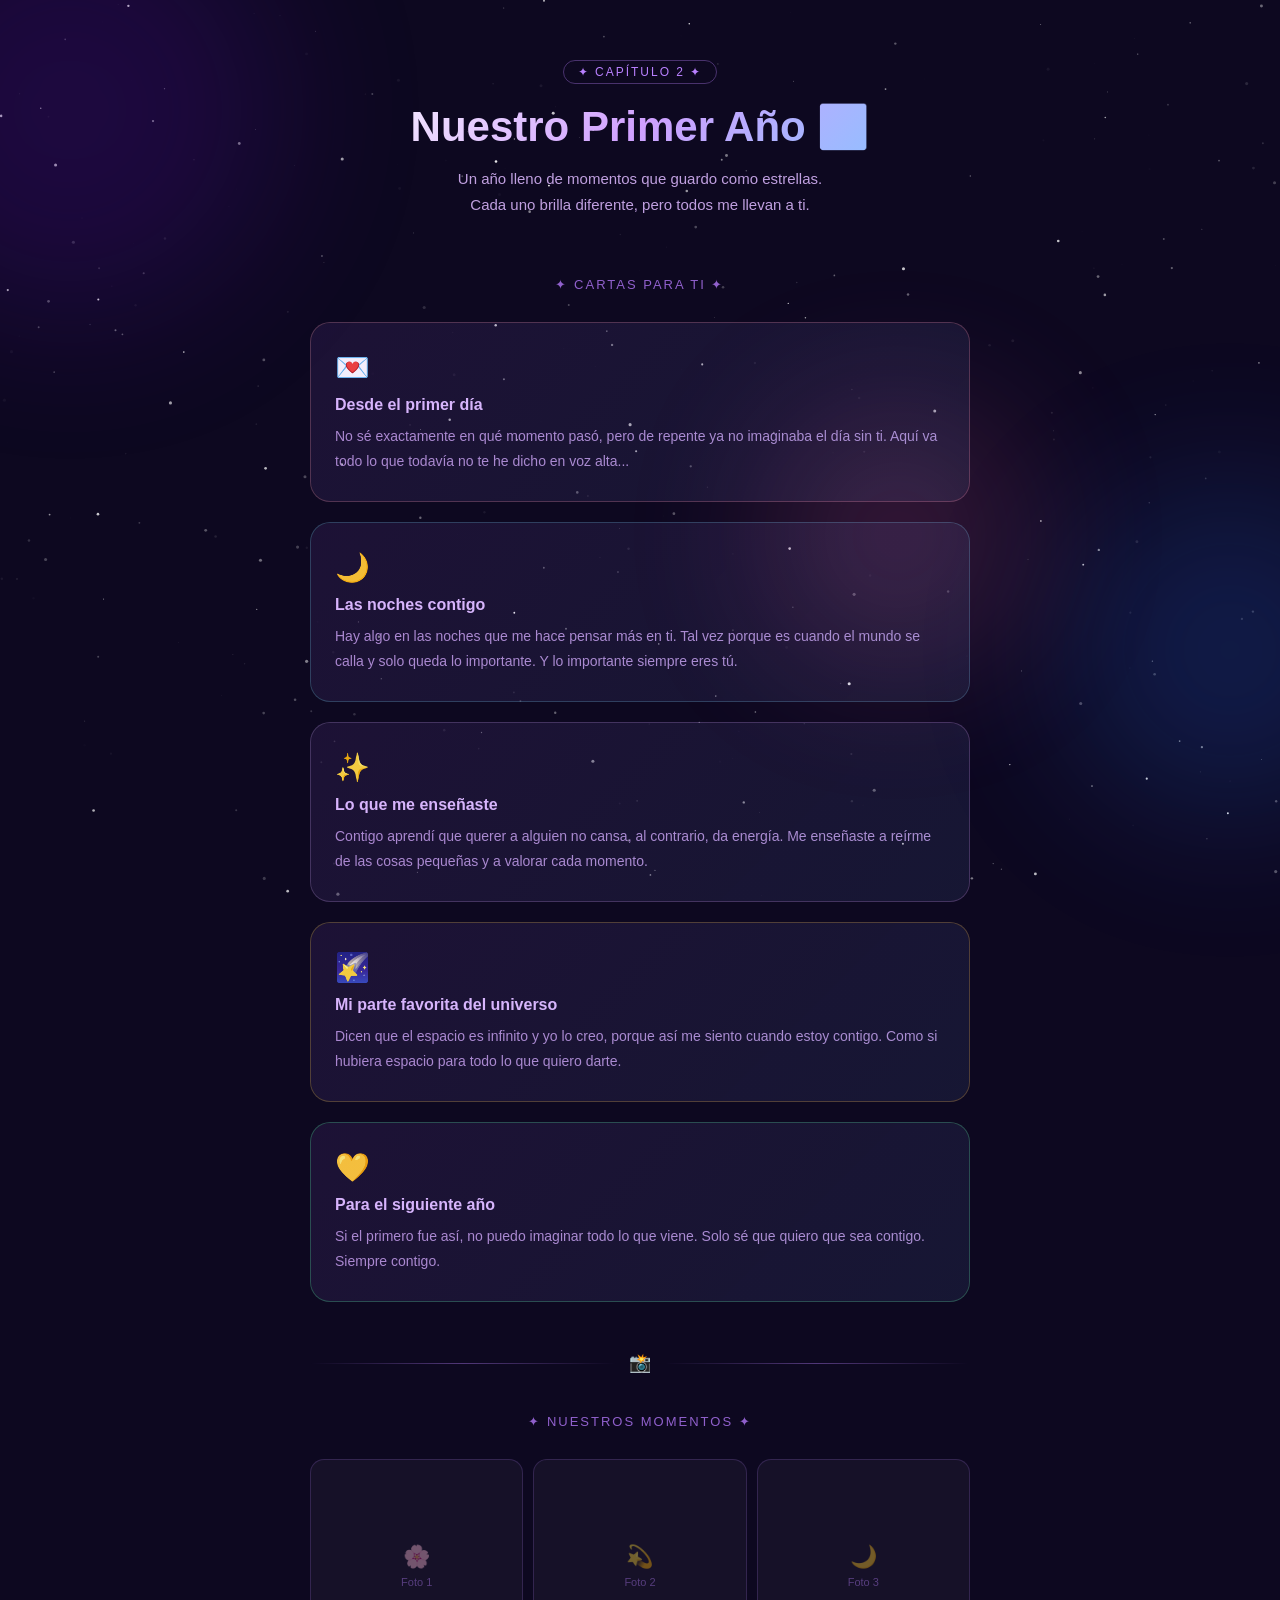
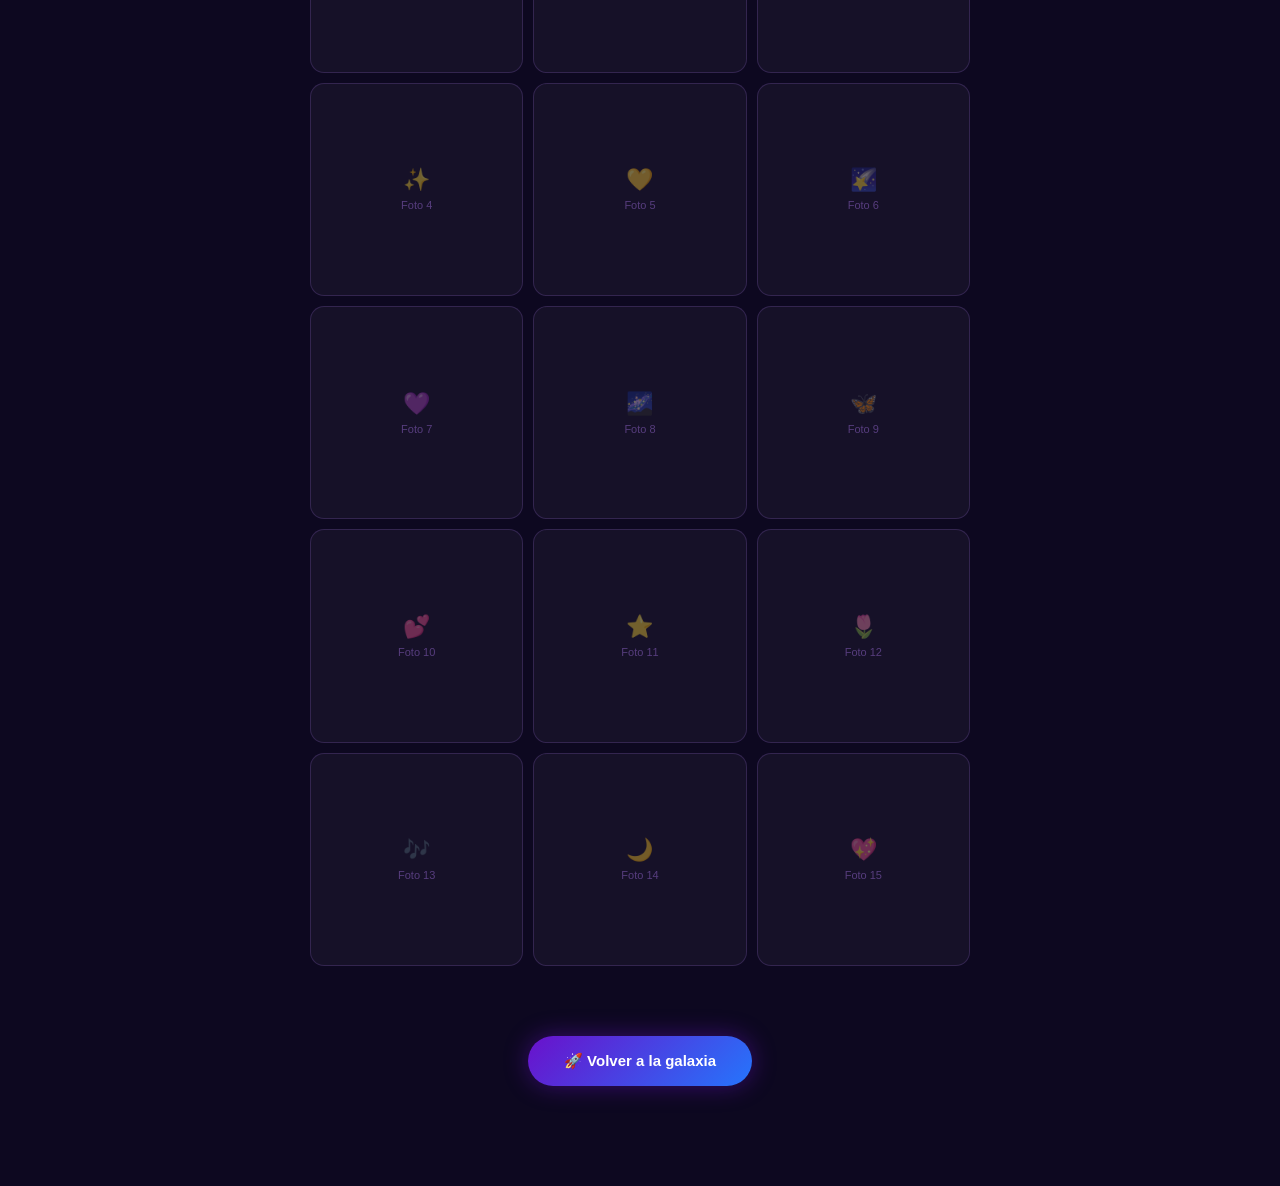
==== capitulo2.html @ a0c5cef1 "capitulo2.html" ====
<!doctype html>
<html lang="es">
<head>
  <meta charset="utf-8">
  <meta name="viewport" content="width=device-width, initial-scale=1, maximum-scale=1, user-scalable=no">
  <title>Capítulo 2 — Nuestro Primer Año 💫</title>
  <style>
    /* ===== RESET & BASE ===== */
    *, *::before, *::after { box-sizing: border-box; margin: 0; padding: 0; }

    html { scroll-behavior: smooth; }

    body {
      min-height: 100vh;
      background: #0d0820;
      color: #f0e6ff;
      font-family: -apple-system, BlinkMacSystemFont, 'Segoe UI', Roboto, Helvetica, Arial, sans-serif;
      overflow-x: hidden;
    }

    /* ===== FONDO ESTRELLADO (canvas fijo) ===== */
    #stars-bg {
      position: fixed;
      inset: 0;
      z-index: 0;
      pointer-events: none;
    }

    /* ===== CONTENIDO ENCIMA DEL FONDO ===== */
    .page-wrapper {
      position: relative;
      z-index: 1;
      max-width: 700px;
      margin: 0 auto;
      padding: 60px 20px 100px;
    }

    /* ===== ENCABEZADO ===== */
    .chapter-header {
      text-align: center;
      margin-bottom: 60px;
    }

    .chapter-header .tag {
      display: inline-block;
      font-size: 12px;
      letter-spacing: 2px;
      text-transform: uppercase;
      color: #b980ff;
      border: 1px solid rgba(185,128,255,0.35);
      border-radius: 999px;
      padding: 4px 14px;
      margin-bottom: 18px;
    }

    .chapter-header h1 {
      font-size: clamp(26px, 6vw, 42px);
      font-weight: 800;
      line-height: 1.2;
      background: linear-gradient(135deg, #ffffff 0%, #d0a0ff 50%, #80c8ff 100%);
      -webkit-background-clip: text;
      -webkit-text-fill-color: transparent;
      background-clip: text;
      margin-bottom: 14px;
    }

    .chapter-header p {
      font-size: 15px;
      color: #c0a0e0;
      line-height: 1.7;
    }

    /* ===== SEPARADOR DECORATIVO ===== */
    .divider {
      display: flex;
      align-items: center;
      gap: 12px;
      margin: 50px 0 40px;
    }
    .divider::before,
    .divider::after {
      content: '';
      flex: 1;
      height: 1px;
      background: linear-gradient(90deg, transparent, rgba(185,128,255,0.4), transparent);
    }
    .divider span {
      font-size: 18px;
      flex-shrink: 0;
    }

    /* ===== SECCIÓN DE CARTAS ===== */
    .section-title {
      text-align: center;
      font-size: 13px;
      letter-spacing: 2px;
      text-transform: uppercase;
      color: #9060cc;
      margin-bottom: 30px;
    }

    .cards-grid {
      display: grid;
      grid-template-columns: 1fr;
      gap: 20px;
    }

    /* Carta de amor */
    .love-card {
      background: rgba(255, 255, 255, 0.04);
      border: 1px solid rgba(185, 128, 255, 0.20);
      border-radius: 20px;
      padding: 28px 24px;
      position: relative;
      overflow: hidden;
      transition: transform 0.3s ease, box-shadow 0.3s ease;
    }

    .love-card::before {
      content: '';
      position: absolute;
      inset: 0;
      border-radius: 20px;
      background: linear-gradient(135deg, rgba(106,17,203,0.08) 0%, rgba(37,117,252,0.05) 100%);
      pointer-events: none;
    }

    .love-card:hover {
      transform: translateY(-4px);
      box-shadow: 0 12px 40px rgba(106,17,203,0.25);
    }

    .card-icon {
      font-size: 28px;
      margin-bottom: 12px;
      display: block;
    }

    .card-title {
      font-size: 16px;
      font-weight: 700;
      color: #e0c0ff;
      margin-bottom: 10px;
    }

    .card-text {
      font-size: 14px;
      color: #b090d0;
      line-height: 1.75;
    }

    /* Borde brillante en hover */
    .love-card:nth-child(1) { border-color: rgba(255,150,200,0.25); }
    .love-card:nth-child(2) { border-color: rgba(120,200,255,0.25); }
    .love-card:nth-child(3) { border-color: rgba(200,150,255,0.25); }
    .love-card:nth-child(4) { border-color: rgba(255,200,100,0.25); }
    .love-card:nth-child(5) { border-color: rgba(100,255,200,0.25); }

    /* ===== SECCIÓN GALERÍA ===== */
    .gallery-section {
      margin-top: 20px;
    }

    .gallery-grid {
      display: grid;
      grid-template-columns: repeat(3, 1fr);
      gap: 10px;
    }

    .gallery-item {
      aspect-ratio: 1 / 1;
      border-radius: 14px;
      overflow: hidden;
      border: 1px solid rgba(185,128,255,0.18);
      background: rgba(255,255,255,0.04);
      position: relative;
      cursor: pointer;
      transition: transform 0.25s, box-shadow 0.25s;
    }

    .gallery-item:hover {
      transform: scale(1.04);
      box-shadow: 0 8px 28px rgba(106,17,203,0.35);
    }

    /* Placeholder cuando no hay foto */
    .gallery-item .placeholder {
      width: 100%;
      height: 100%;
      display: flex;
      flex-direction: column;
      align-items: center;
      justify-content: center;
      gap: 6px;
      color: rgba(185,128,255,0.4);
      font-size: 11px;
      text-align: center;
      padding: 8px;
    }

    .gallery-item .placeholder span {
      font-size: 22px;
    }

    /* Si se pone una imagen real */
    .gallery-item img {
      width: 100%;
      height: 100%;
      object-fit: cover;
      display: block;
    }

    /* ===== LIGHTBOX ===== */
    #lightbox {
      display: none;
      position: fixed;
      inset: 0;
      z-index: 200;
      background: rgba(0,0,0,0.88);
      backdrop-filter: blur(8px);
      align-items: center;
      justify-content: center;
      padding: 20px;
    }
    #lightbox.open { display: flex; }
    #lightbox img {
      max-width: 100%;
      max-height: 90vh;
      border-radius: 16px;
      box-shadow: 0 0 60px rgba(185,128,255,0.4);
    }
    #lightbox-close {
      position: absolute;
      top: 18px;
      right: 18px;
      background: rgba(255,255,255,0.1);
      border: none;
      color: #fff;
      font-size: 22px;
      width: 40px;
      height: 40px;
      border-radius: 50%;
      cursor: pointer;
      display: flex;
      align-items: center;
      justify-content: center;
    }

    /* ===== BOTÓN VOLVER ===== */
    .back-btn-wrap {
      text-align: center;
      margin-top: 70px;
    }

    .back-btn {
      display: inline-flex;
      align-items: center;
      gap: 10px;
      padding: 16px 36px;
      border-radius: 999px;
      background: linear-gradient(135deg, #6a11cb 0%, #2575fc 100%);
      color: #fff;
      font-weight: 700;
      font-size: 15px;
      text-decoration: none;
      box-shadow: 0 0 24px rgba(106,17,203,0.45);
      transition: transform 0.2s, box-shadow 0.2s;
      animation: pulseGlow 2.5s infinite;
    }

    .back-btn:hover {
      transform: scale(1.06);
      box-shadow: 0 0 36px rgba(162,85,255,0.7);
    }

    @keyframes pulseGlow {
      0%   { box-shadow: 0 0 16px rgba(106,17,203,0.4); }
      50%  { box-shadow: 0 0 32px rgba(162,85,255,0.8); }
      100% { box-shadow: 0 0 16px rgba(106,17,203,0.4); }
    }

    /* ===== SCROLL SUAVE DECORATIVO (orbes flotantes) ===== */
    .orb {
      position: fixed;
      border-radius: 50%;
      filter: blur(80px);
      pointer-events: none;
      z-index: 0;
      opacity: 0.18;
    }
    .orb-1 { width: 420px; height: 420px; background: #6a11cb; top: -100px; left: -140px; }
    .orb-2 { width: 340px; height: 340px; background: #2575fc; bottom: 80px; right: -120px; }
    .orb-3 { width: 260px; height: 260px; background: #ff6ab0; top: 45%; left: 60%; }
  </style>
</head>
<body>

<!-- Fondo de estrellas animado -->
<canvas id="stars-bg"></canvas>

<!-- Orbes de color de fondo -->
<div class="orb orb-1"></div>
<div class="orb orb-2"></div>
<div class="orb orb-3"></div>

<!-- Lightbox para galería -->
<div id="lightbox">
  <button id="lightbox-close">✕</button>
  <img id="lightbox-img" src="" alt="Foto">
</div>

<div class="page-wrapper">

  <!-- ENCABEZADO -->
  <header class="chapter-header">
    <div class="tag">✦ Capítulo 2 ✦</div>
    <h1>Nuestro Primer Año 🌌</h1>
    <p>Un año lleno de momentos que guardo como estrellas.<br>Cada uno brilla diferente, pero todos me llevan a ti.</p>
  </header>

  <!-- ===== CARTAS DE AMOR ===== -->
  <p class="section-title">✦ Cartas para ti ✦</p>

  <div class="cards-grid">

    <div class="love-card">
      <span class="card-icon">💌</span>
      <div class="card-title">Desde el primer día</div>
      <div class="card-text">
        No sé exactamente en qué momento pasó, pero de repente ya no imaginaba el día sin ti.
        Aquí va todo lo que todavía no te he dicho en voz alta...
      </div>
    </div>

    <div class="love-card">
      <span class="card-icon">🌙</span>
      <div class="card-title">Las noches contigo</div>
      <div class="card-text">
        Hay algo en las noches que me hace pensar más en ti. Tal vez porque es cuando
        el mundo se calla y solo queda lo importante. Y lo importante siempre eres tú.
      </div>
    </div>

    <div class="love-card">
      <span class="card-icon">✨</span>
      <div class="card-title">Lo que me enseñaste</div>
      <div class="card-text">
        Contigo aprendí que querer a alguien no cansa, al contrario, da energía.
        Me enseñaste a reírme de las cosas pequeñas y a valorar cada momento.
      </div>
    </div>

    <div class="love-card">
      <span class="card-icon">🌠</span>
      <div class="card-title">Mi parte favorita del universo</div>
      <div class="card-text">
        Dicen que el espacio es infinito y yo lo creo, porque así me siento cuando estoy contigo.
        Como si hubiera espacio para todo lo que quiero darte.
      </div>
    </div>

    <div class="love-card">
      <span class="card-icon">💛</span>
      <div class="card-title">Para el siguiente año</div>
      <div class="card-text">
        Si el primero fue así, no puedo imaginar todo lo que viene.
        Solo sé que quiero que sea contigo. Siempre contigo.
      </div>
    </div>

  </div>

  <!-- SEPARADOR -->
  <div class="divider"><span>📸</span></div>

  <!-- ===== GALERÍA ===== -->
  <div class="gallery-section">
    <p class="section-title">✦ Nuestros momentos ✦</p>

    <div class="gallery-grid" id="gallery-grid">
      <!--
        Para agregar fotos reales reemplaza el div.placeholder por:
        <img src="foto1.jpg" alt="Descripción">
        dentro de cada .gallery-item
      -->
      <div class="gallery-item"><div class="placeholder"><span>🌸</span>Foto 1</div></div>
      <div class="gallery-item"><div class="placeholder"><span>💫</span>Foto 2</div></div>
      <div class="gallery-item"><div class="placeholder"><span>🌙</span>Foto 3</div></div>
      <div class="gallery-item"><div class="placeholder"><span>✨</span>Foto 4</div></div>
      <div class="gallery-item"><div class="placeholder"><span>💛</span>Foto 5</div></div>
      <div class="gallery-item"><div class="placeholder"><span>🌠</span>Foto 6</div></div>
      <div class="gallery-item"><div class="placeholder"><span>💜</span>Foto 7</div></div>
      <div class="gallery-item"><div class="placeholder"><span>🌌</span>Foto 8</div></div>
      <div class="gallery-item"><div class="placeholder"><span>🦋</span>Foto 9</div></div>
      <div class="gallery-item"><div class="placeholder"><span>💕</span>Foto 10</div></div>
      <div class="gallery-item"><div class="placeholder"><span>⭐</span>Foto 11</div></div>
      <div class="gallery-item"><div class="placeholder"><span>🌷</span>Foto 12</div></div>
      <div class="gallery-item"><div class="placeholder"><span>🎶</span>Foto 13</div></div>
      <div class="gallery-item"><div class="placeholder"><span>🌙</span>Foto 14</div></div>
      <div class="gallery-item"><div class="placeholder"><span>💖</span>Foto 15</div></div>
    </div>
  </div>

  <!-- BOTÓN VOLVER -->
  <div class="back-btn-wrap">
    <a href="amor.html" class="back-btn">
      🚀 Volver a la galaxia
    </a>
  </div>

</div><!-- /page-wrapper -->

<script>
  // ===== FONDO DE ESTRELLAS =====
  (function () {
    const canvas = document.getElementById('stars-bg');
    const ctx = canvas.getContext('2d');
    let stars = [];

    function resize() {
      canvas.width  = window.innerWidth;
      canvas.height = window.innerHeight;
      buildStars();
    }

    function buildStars() {
      stars = [];
      const n = Math.floor((canvas.width * canvas.height) / 3000);
      for (let i = 0; i < n; i++) {
        stars.push({
          x: Math.random() * canvas.width,
          y: Math.random() * canvas.height,
          r: Math.random() * 1.4 + 0.2,
          a: Math.random(),
          speed: 0.003 + Math.random() * 0.008,
          phase: Math.random() * Math.PI * 2,
        });
      }
    }

    function drawStars(t) {
      ctx.clearRect(0, 0, canvas.width, canvas.height);
      for (const s of stars) {
        const alpha = s.a * (0.5 + 0.5 * Math.sin(t * s.speed + s.phase));
        ctx.beginPath();
        ctx.arc(s.x, s.y, s.r, 0, Math.PI * 2);
        ctx.fillStyle = `rgba(255,255,255,${alpha})`;
        ctx.fill();
      }
      requestAnimationFrame(drawStars);
    }

    window.addEventListener('resize', resize);
    resize();
    requestAnimationFrame(drawStars);
  })();

  // ===== LIGHTBOX =====
  (function () {
    const lb      = document.getElementById('lightbox');
    const lbImg   = document.getElementById('lightbox-img');
    const lbClose = document.getElementById('lightbox-close');

    document.getElementById('gallery-grid').addEventListener('click', (e) => {
      const item = e.target.closest('.gallery-item');
      if (!item) return;
      const img = item.querySelector('img');
      if (!img) return; // sin foto real todavía
      lbImg.src = img.src;
      lb.classList.add('open');
    });

    lbClose.addEventListener('click', () => lb.classList.remove('open'));
    lb.addEventListener('click', (e) => { if (e.target === lb) lb.classList.remove('open'); });
  })();
</script>

</body>
</html>
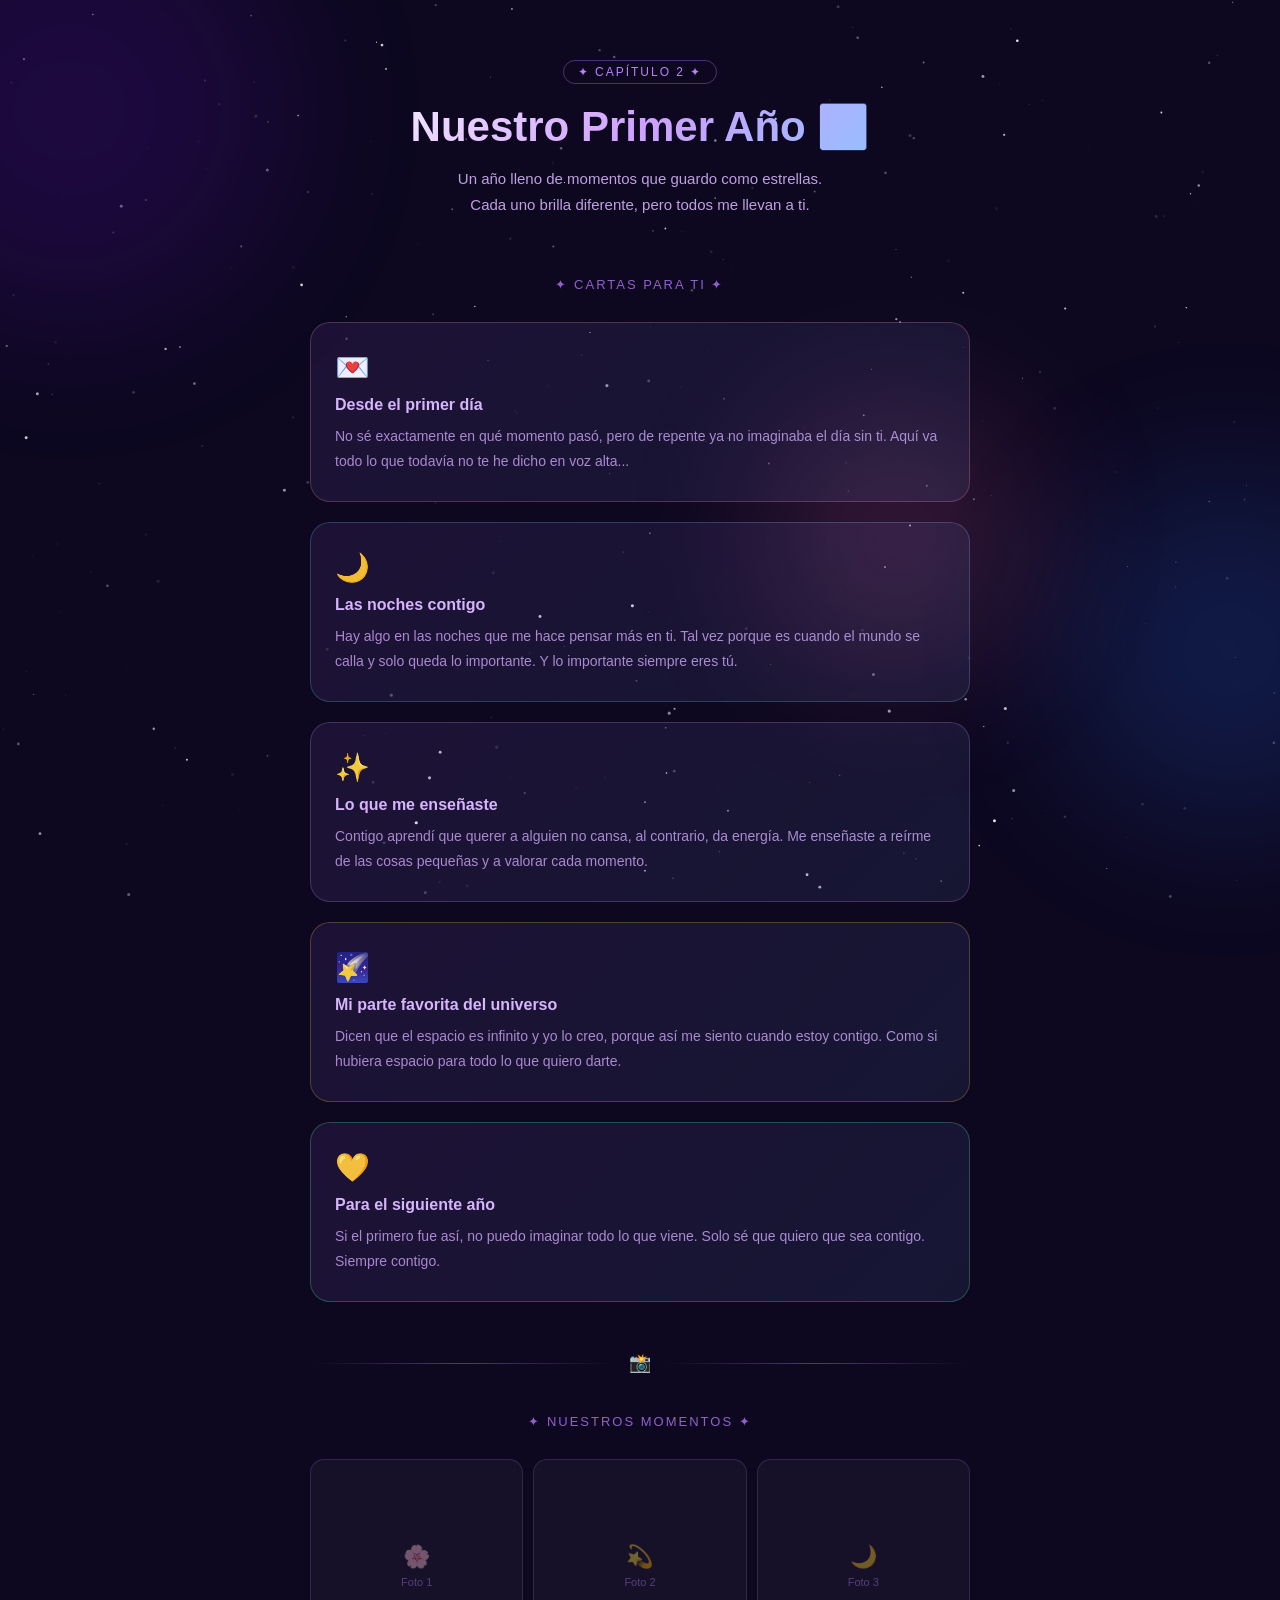
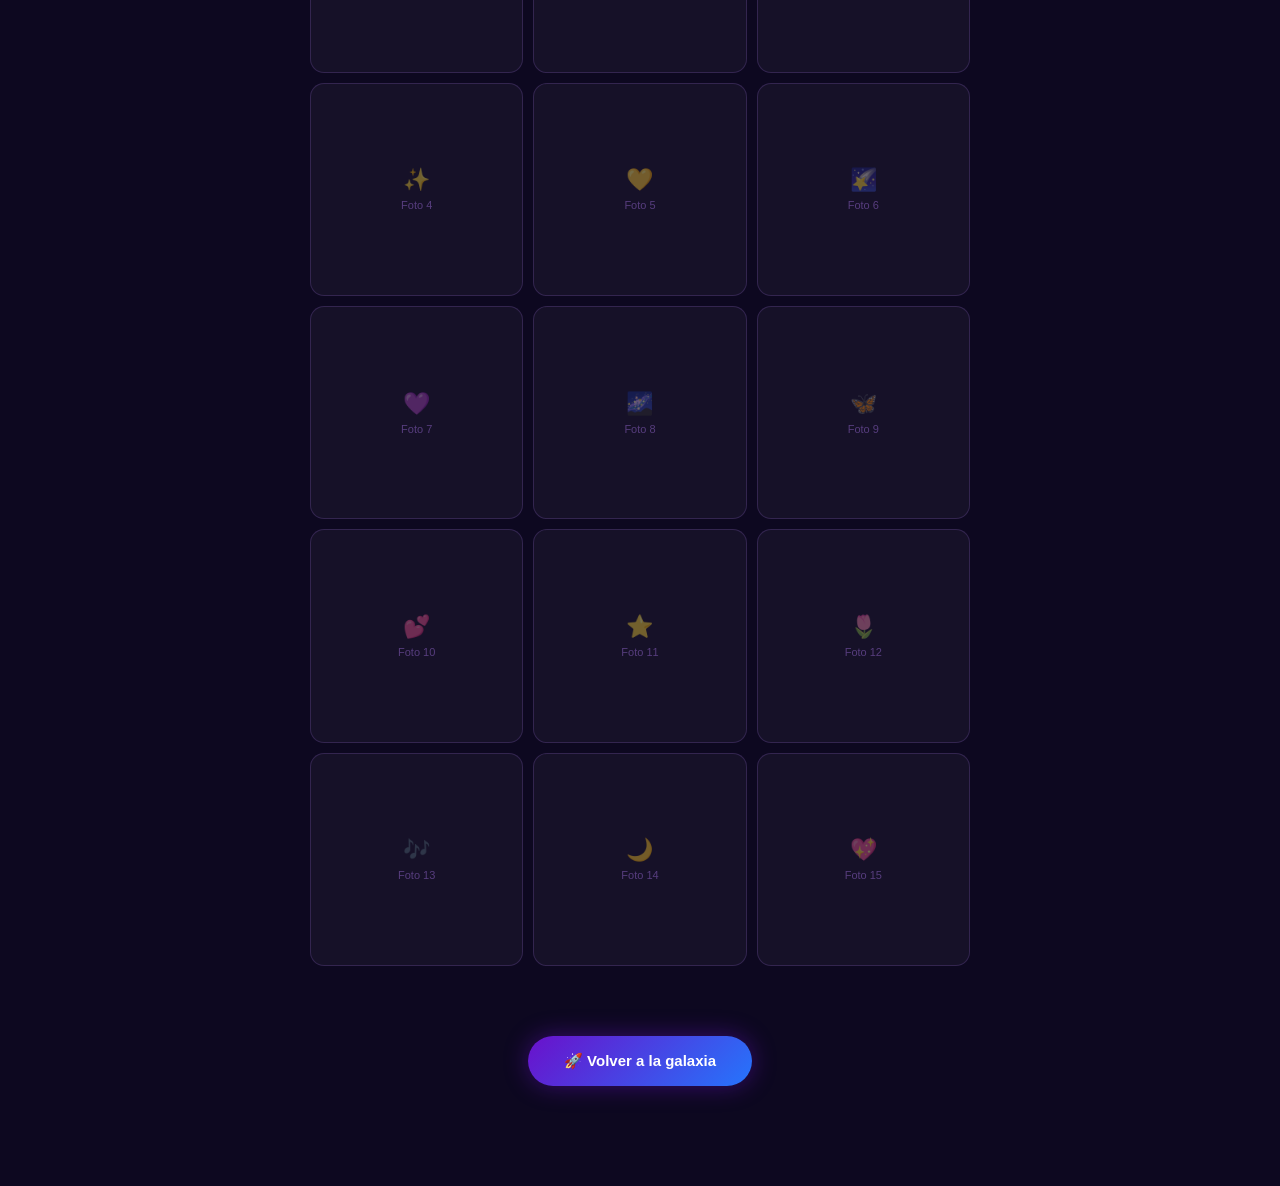
==== commit f4385d09: "Create capitulo2.html" ====
--- a/capitulo2.html
+++ b/capitulo2.html
@@ -403,7 +403,7 @@
 
   <!-- BOTÓN VOLVER -->
   <div class="back-btn-wrap">
-    <a href="amor.html" class="back-btn">
+    <a href="index.html" class="back-btn">
       🚀 Volver a la galaxia
     </a>
   </div>
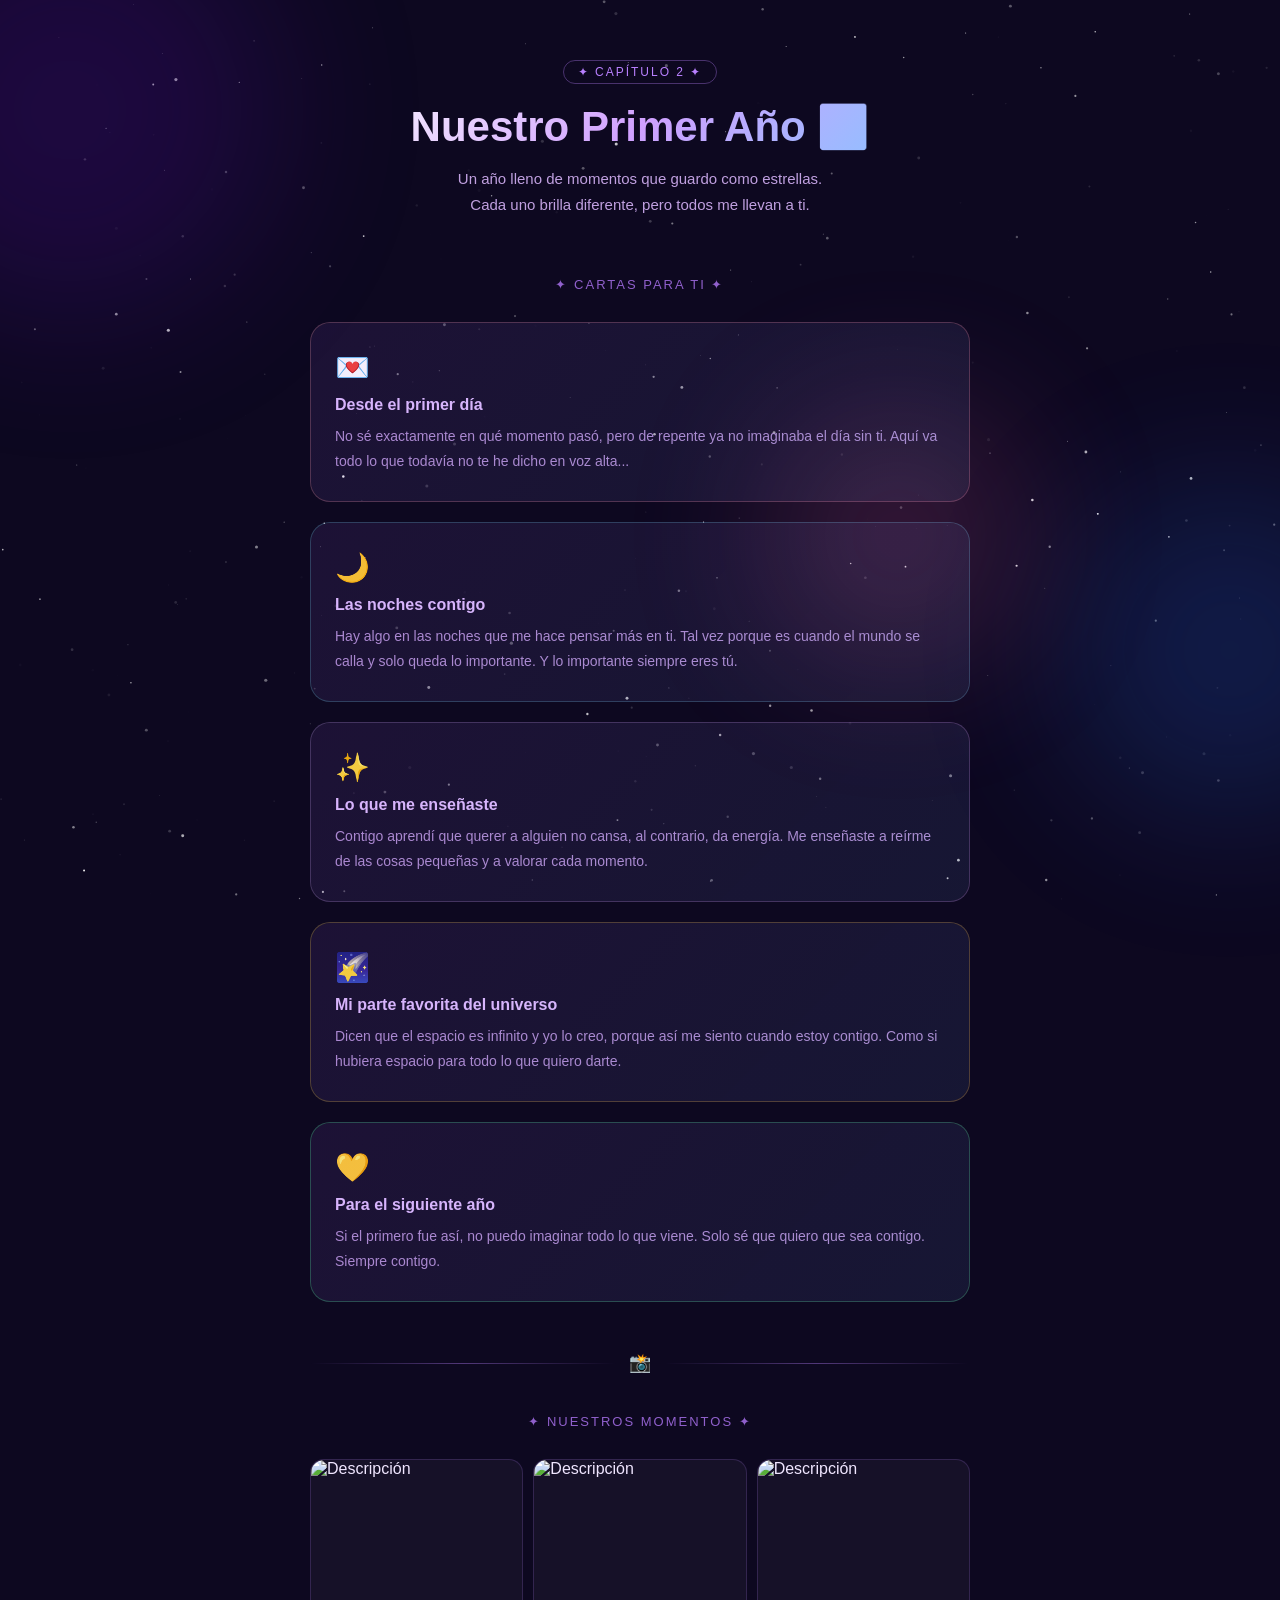
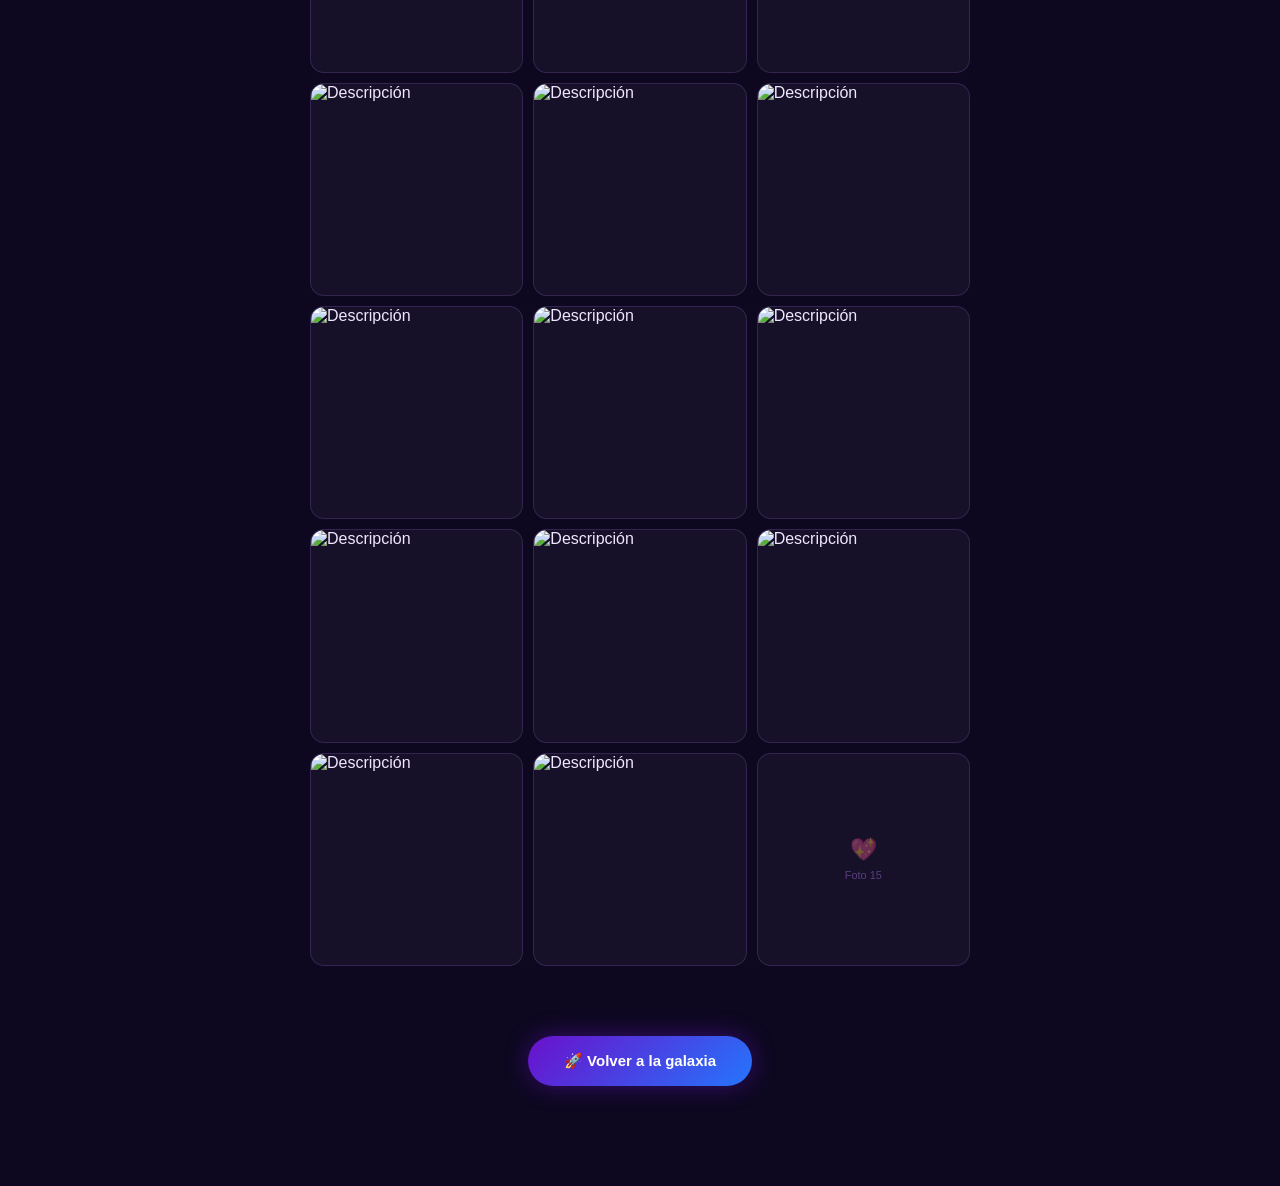
==== commit 6aaa94ee: "Update capitulo2.html" ====
--- a/capitulo2.html
+++ b/capitulo2.html
@@ -383,20 +383,20 @@
         <img src="foto1.jpg" alt="Descripción">
         dentro de cada .gallery-item
       -->
-      <div class="gallery-item"><div class="placeholder"><span>🌸</span>Foto 1</div></div>
-      <div class="gallery-item"><div class="placeholder"><span>💫</span>Foto 2</div></div>
-      <div class="gallery-item"><div class="placeholder"><span>🌙</span>Foto 3</div></div>
-      <div class="gallery-item"><div class="placeholder"><span>✨</span>Foto 4</div></div>
-      <div class="gallery-item"><div class="placeholder"><span>💛</span>Foto 5</div></div>
-      <div class="gallery-item"><div class="placeholder"><span>🌠</span>Foto 6</div></div>
-      <div class="gallery-item"><div class="placeholder"><span>💜</span>Foto 7</div></div>
-      <div class="gallery-item"><div class="placeholder"><span>🌌</span>Foto 8</div></div>
-      <div class="gallery-item"><div class="placeholder"><span>🦋</span>Foto 9</div></div>
-      <div class="gallery-item"><div class="placeholder"><span>💕</span>Foto 10</div></div>
-      <div class="gallery-item"><div class="placeholder"><span>⭐</span>Foto 11</div></div>
-      <div class="gallery-item"><div class="placeholder"><span>🌷</span>Foto 12</div></div>
-      <div class="gallery-item"><div class="placeholder"><span>🎶</span>Foto 13</div></div>
-      <div class="gallery-item"><div class="placeholder"><span>🌙</span>Foto 14</div></div>
+      <div class="gallery-item"> <img src="foto1.jpg" alt="Descripción"></div>
+      <div class="gallery-item"> <img src="foto2.jpg" alt="Descripción"></div>
+      <div class="gallery-item"> <img src="foto3.jpg" alt="Descripción"></div>
+      <div class="gallery-item"> <img src="foto4.jpg" alt="Descripción"></div>
+      <div class="gallery-item"> <img src="foto5.jpg" alt="Descripción"></div>
+      <div class="gallery-item"> <img src="foto6.jpg" alt="Descripción"></div>
+      <div class="gallery-item"> <img src="foto7.jpg" alt="Descripción"></div>
+      <div class="gallery-item"> <img src="foto8.jpg" alt="Descripción"></div>
+      <div class="gallery-item"> <img src="foto9.jpg" alt="Descripción"></div>
+      <div class="gallery-item"> <img src="foto10.jpg" alt="Descripción"></div>
+      <div class="gallery-item"> <img src="foto11.jpg" alt="Descripción"></div>
+      <div class="gallery-item"> <img src="foto12.jpg" alt="Descripción"></div>
+      <div class="gallery-item"> <img src="foto13.jpg" alt="Descripción"></div>
+      <div class="gallery-item"> <img src="foto14.jpg" alt="Descripción"></div>
       <div class="gallery-item"><div class="placeholder"><span>💖</span>Foto 15</div></div>
     </div>
   </div>
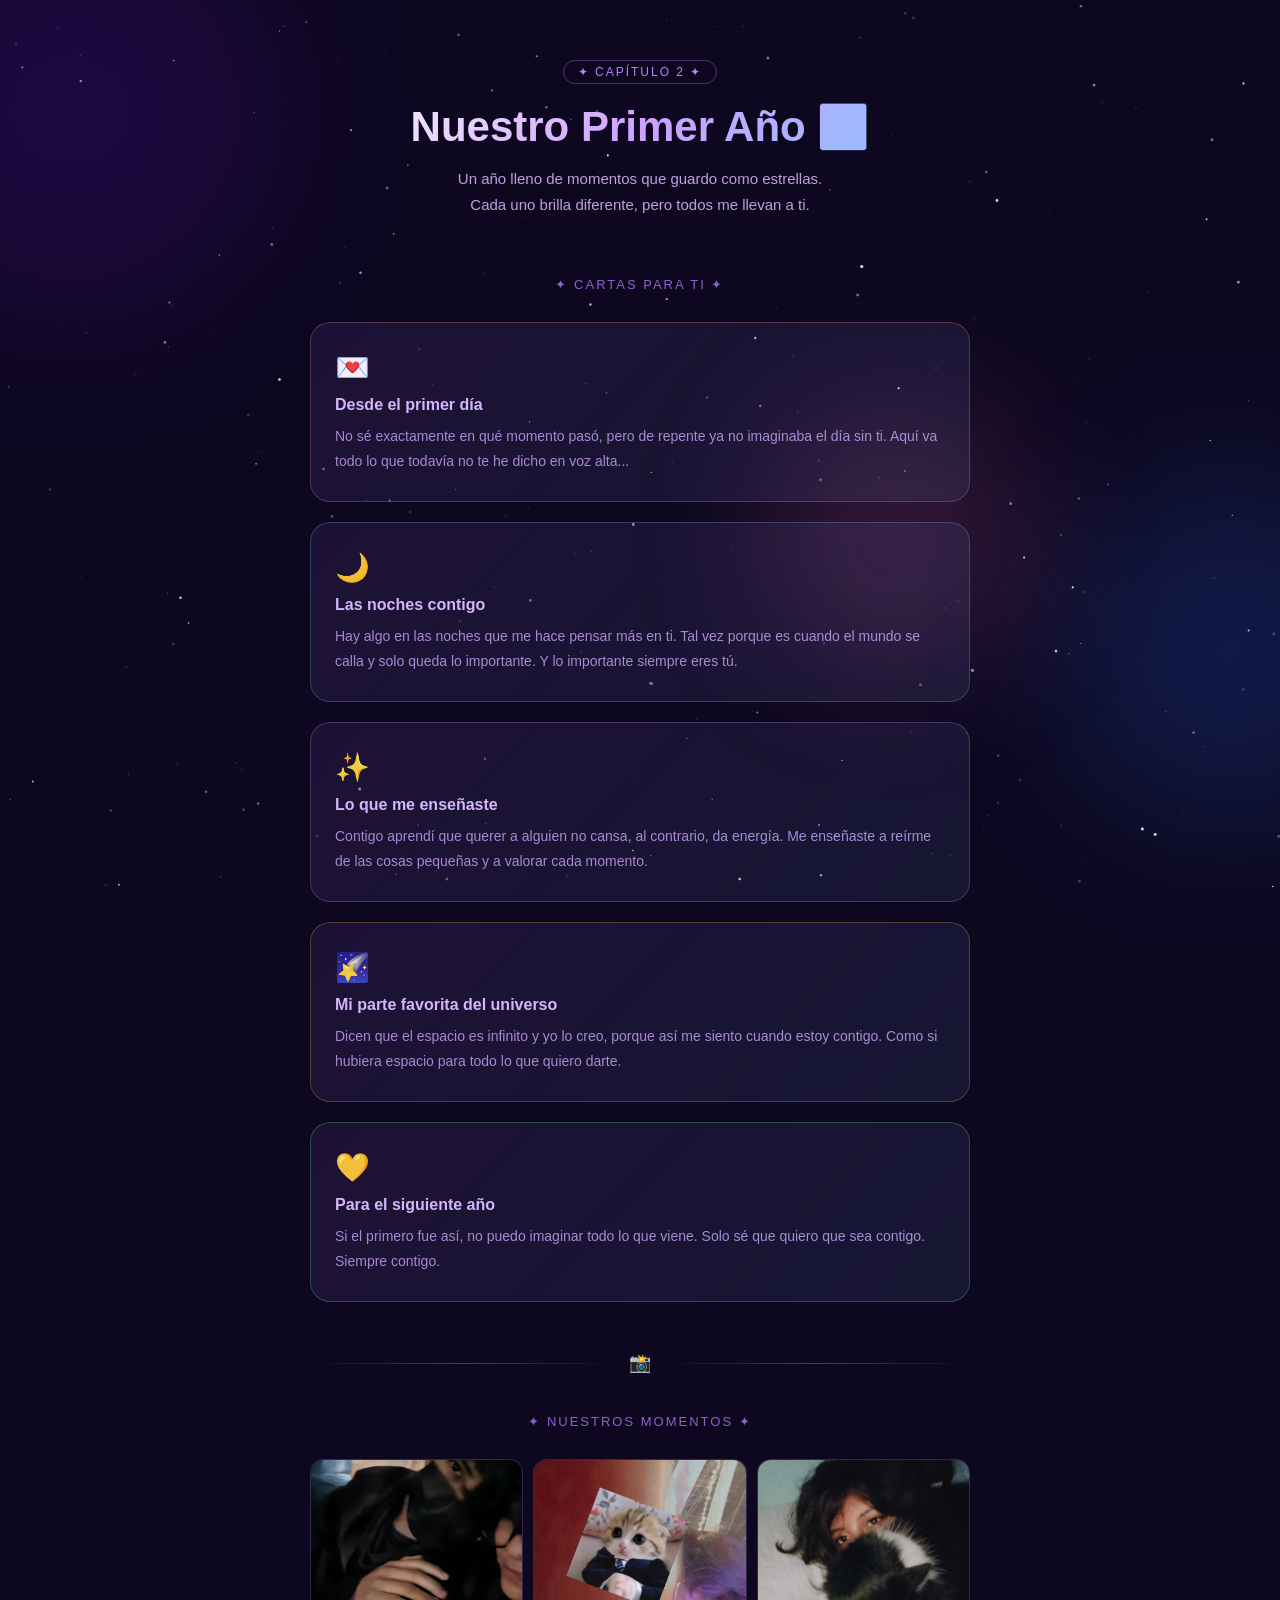
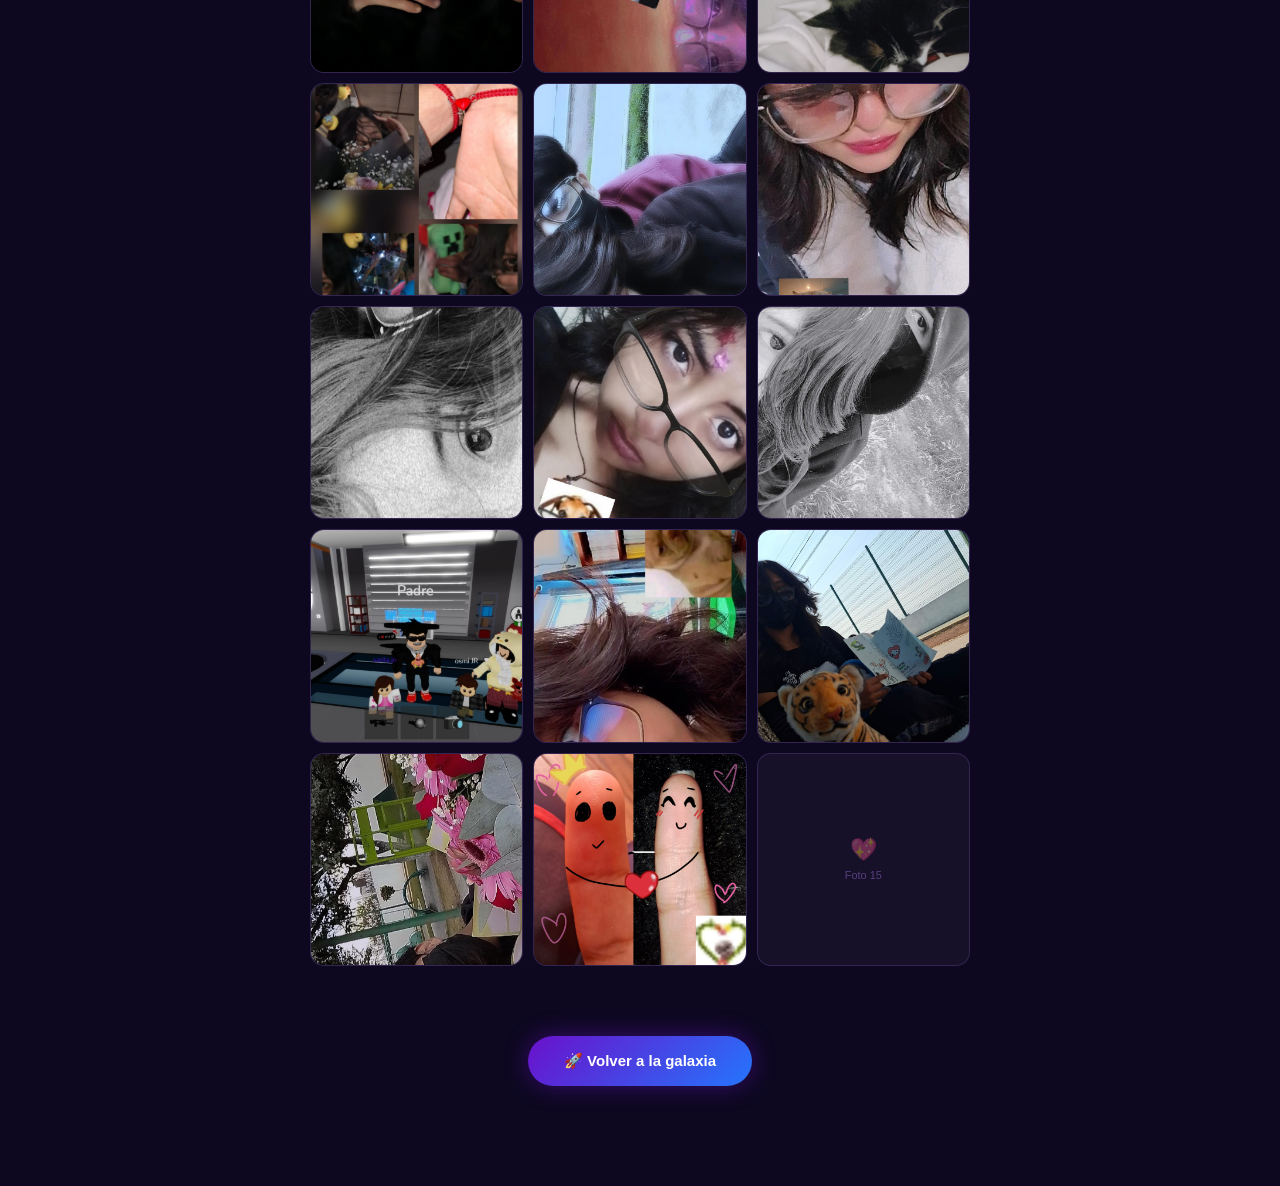
==== commit 200ac240: "Update capitulo2.html" ====
--- a/capitulo2.html
+++ b/capitulo2.html
@@ -383,20 +383,20 @@
         <img src="foto1.jpg" alt="Descripción">
         dentro de cada .gallery-item
       -->
-      <div class="gallery-item"> <img src="foto1.jpg" alt="Descripción"></div>
-      <div class="gallery-item"> <img src="foto2.jpg" alt="Descripción"></div>
-      <div class="gallery-item"> <img src="foto3.jpg" alt="Descripción"></div>
-      <div class="gallery-item"> <img src="foto4.jpg" alt="Descripción"></div>
-      <div class="gallery-item"> <img src="foto5.jpg" alt="Descripción"></div>
-      <div class="gallery-item"> <img src="foto6.jpg" alt="Descripción"></div>
-      <div class="gallery-item"> <img src="foto7.jpg" alt="Descripción"></div>
-      <div class="gallery-item"> <img src="foto8.jpg" alt="Descripción"></div>
-      <div class="gallery-item"> <img src="foto9.jpg" alt="Descripción"></div>
-      <div class="gallery-item"> <img src="foto10.jpg" alt="Descripción"></div>
-      <div class="gallery-item"> <img src="foto11.jpg" alt="Descripción"></div>
-      <div class="gallery-item"> <img src="foto12.jpg" alt="Descripción"></div>
-      <div class="gallery-item"> <img src="foto13.jpg" alt="Descripción"></div>
-      <div class="gallery-item"> <img src="foto14.jpg" alt="Descripción"></div>
+      <div class="gallery-item"> <img src="foto1.jpeg" alt="Descripción"></div>
+      <div class="gallery-item"> <img src="foto2.jpeg" alt="Descripción"></div>
+      <div class="gallery-item"> <img src="foto3.jpeg" alt="Descripción"></div>
+      <div class="gallery-item"> <img src="foto4.jpeg" alt="Descripción"></div>
+      <div class="gallery-item"> <img src="foto5.jpeg" alt="Descripción"></div>
+      <div class="gallery-item"> <img src="foto6.jpeg" alt="Descripción"></div>
+      <div class="gallery-item"> <img src="foto7.jpeg" alt="Descripción"></div>
+      <div class="gallery-item"> <img src="foto8.jpeg" alt="Descripción"></div>
+      <div class="gallery-item"> <img src="foto9.jpeg" alt="Descripción"></div>
+      <div class="gallery-item"> <img src="foto10.jpeg" alt="Descripción"></div>
+      <div class="gallery-item"> <img src="foto11.jpeg" alt="Descripción"></div>
+      <div class="gallery-item"> <img src="foto12.jpeg" alt="Descripción"></div>
+      <div class="gallery-item"> <img src="foto13.jpeg" alt="Descripción"></div>
+      <div class="gallery-item"> <img src="foto14.jpeg" alt="Descripción"></div>
       <div class="gallery-item"><div class="placeholder"><span>💖</span>Foto 15</div></div>
     </div>
   </div>
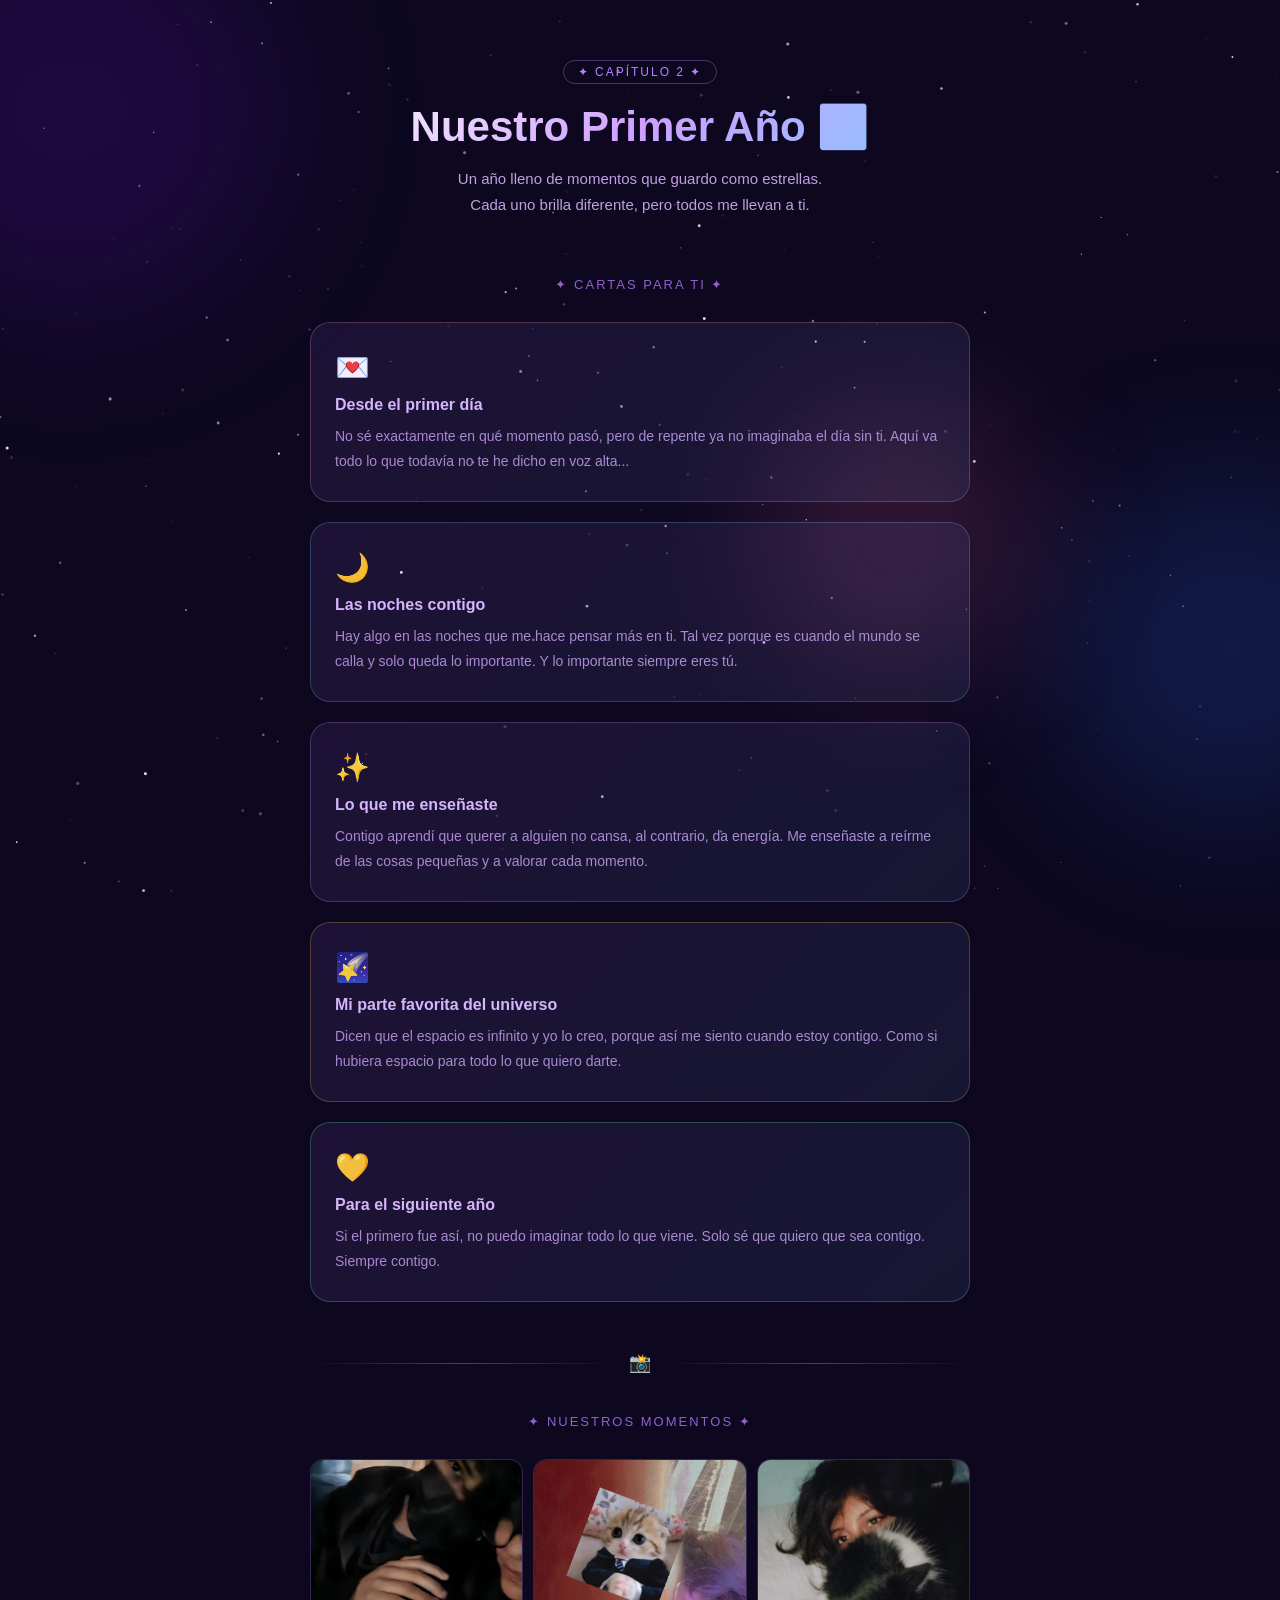
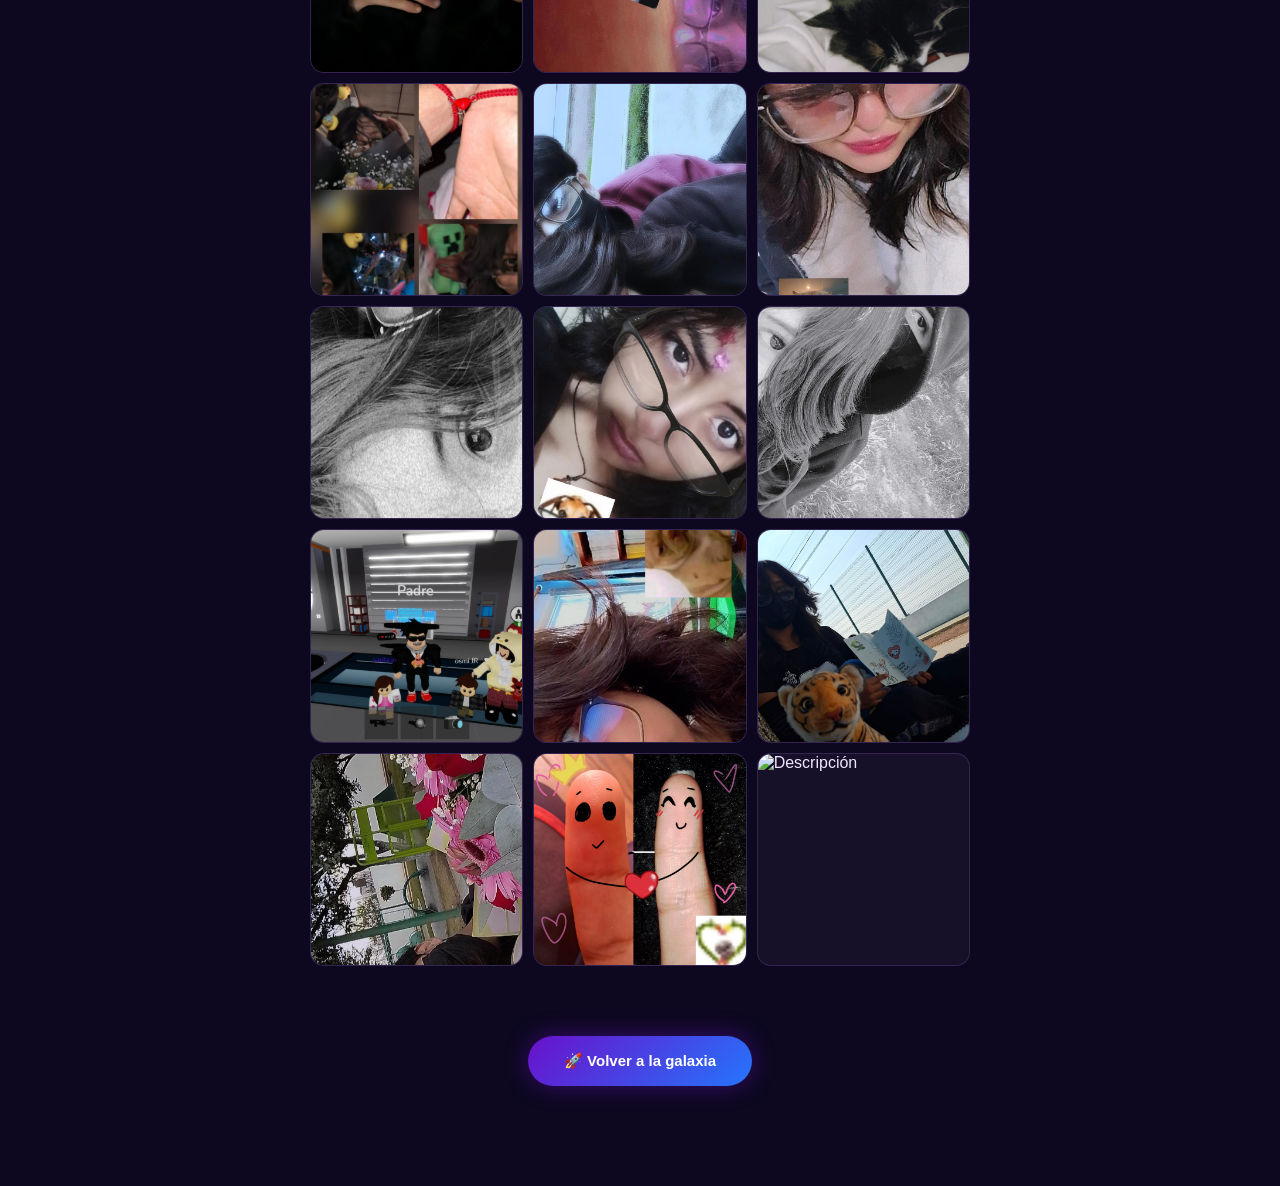
==== commit e12bcd34: "Update capitulo2.html" ====
--- a/capitulo2.html
+++ b/capitulo2.html
@@ -397,7 +397,7 @@
       <div class="gallery-item"> <img src="foto12.jpeg" alt="Descripción"></div>
       <div class="gallery-item"> <img src="foto13.jpeg" alt="Descripción"></div>
       <div class="gallery-item"> <img src="foto14.jpeg" alt="Descripción"></div>
-      <div class="gallery-item"><div class="placeholder"><span>💖</span>Foto 15</div></div>
+      <div class="gallery-item"> <img src="foto15.jpeg" alt="Descripción"></div>
     </div>
   </div>
 
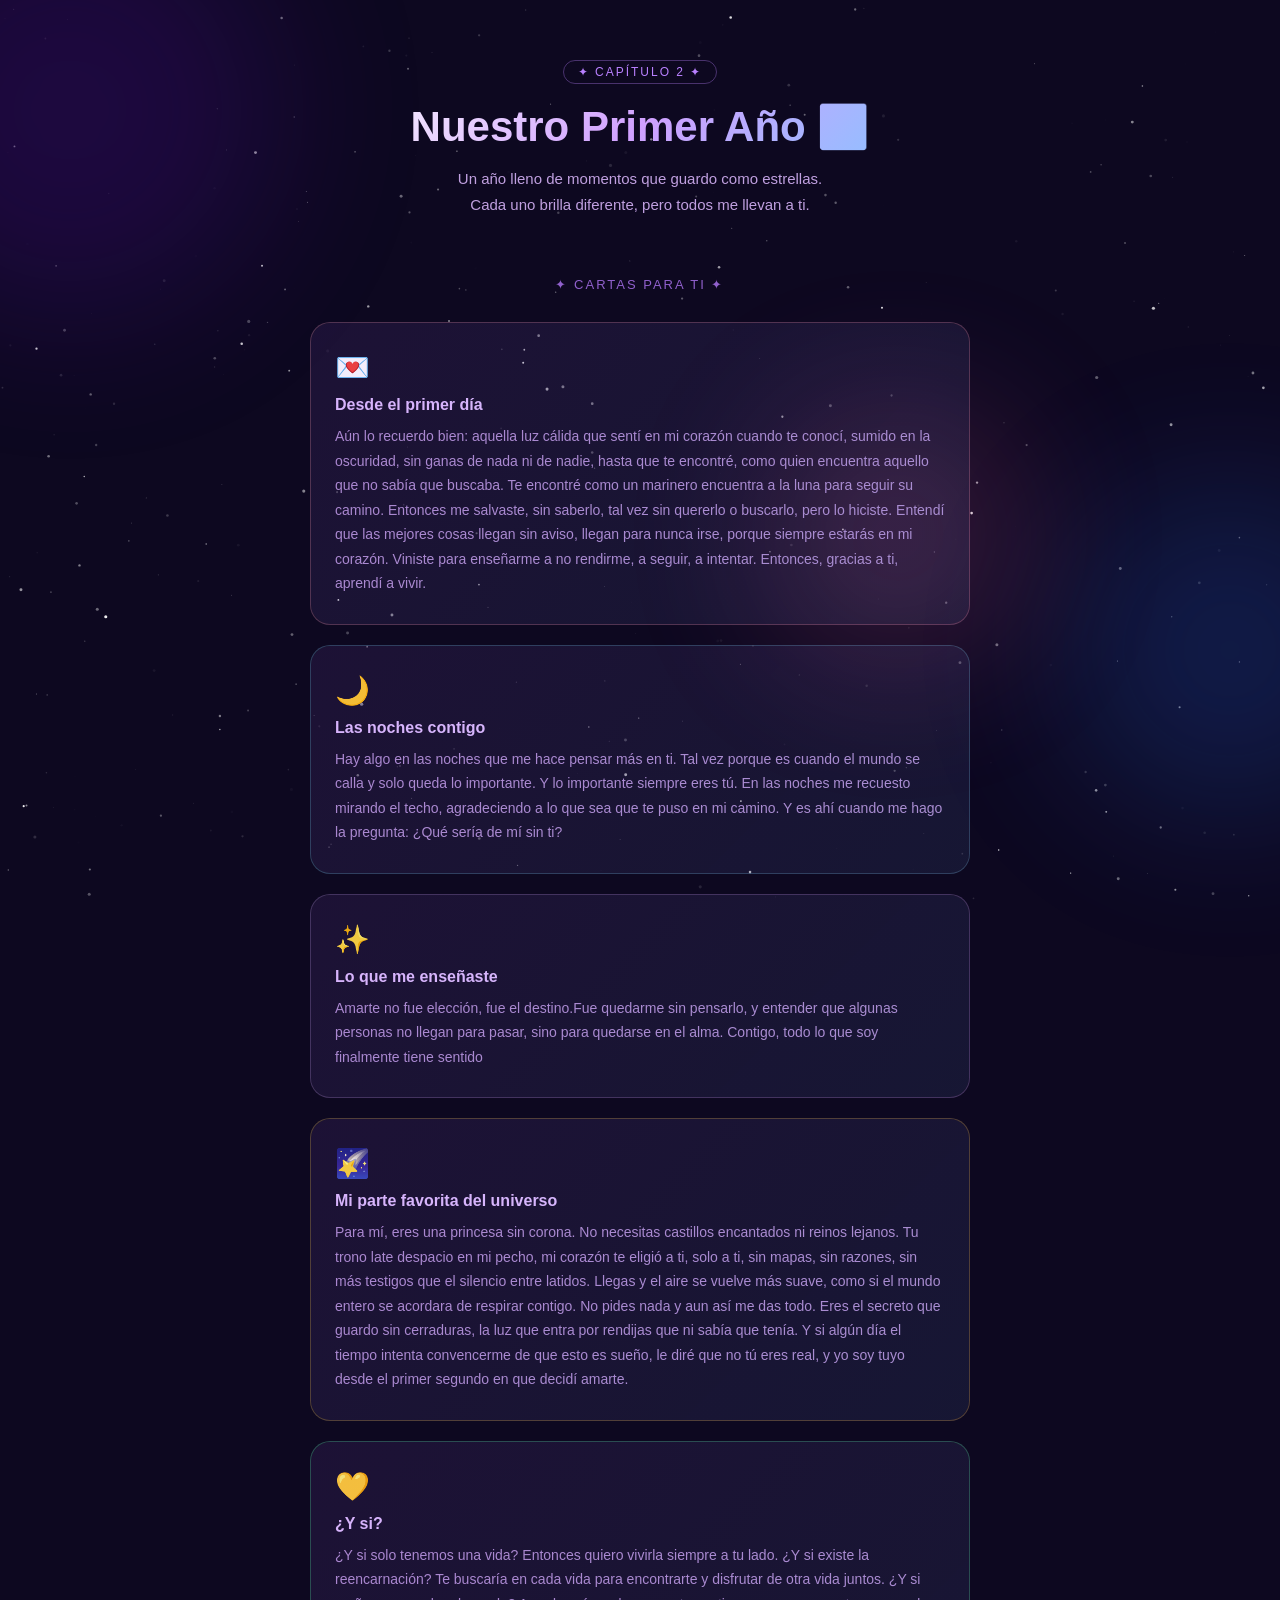
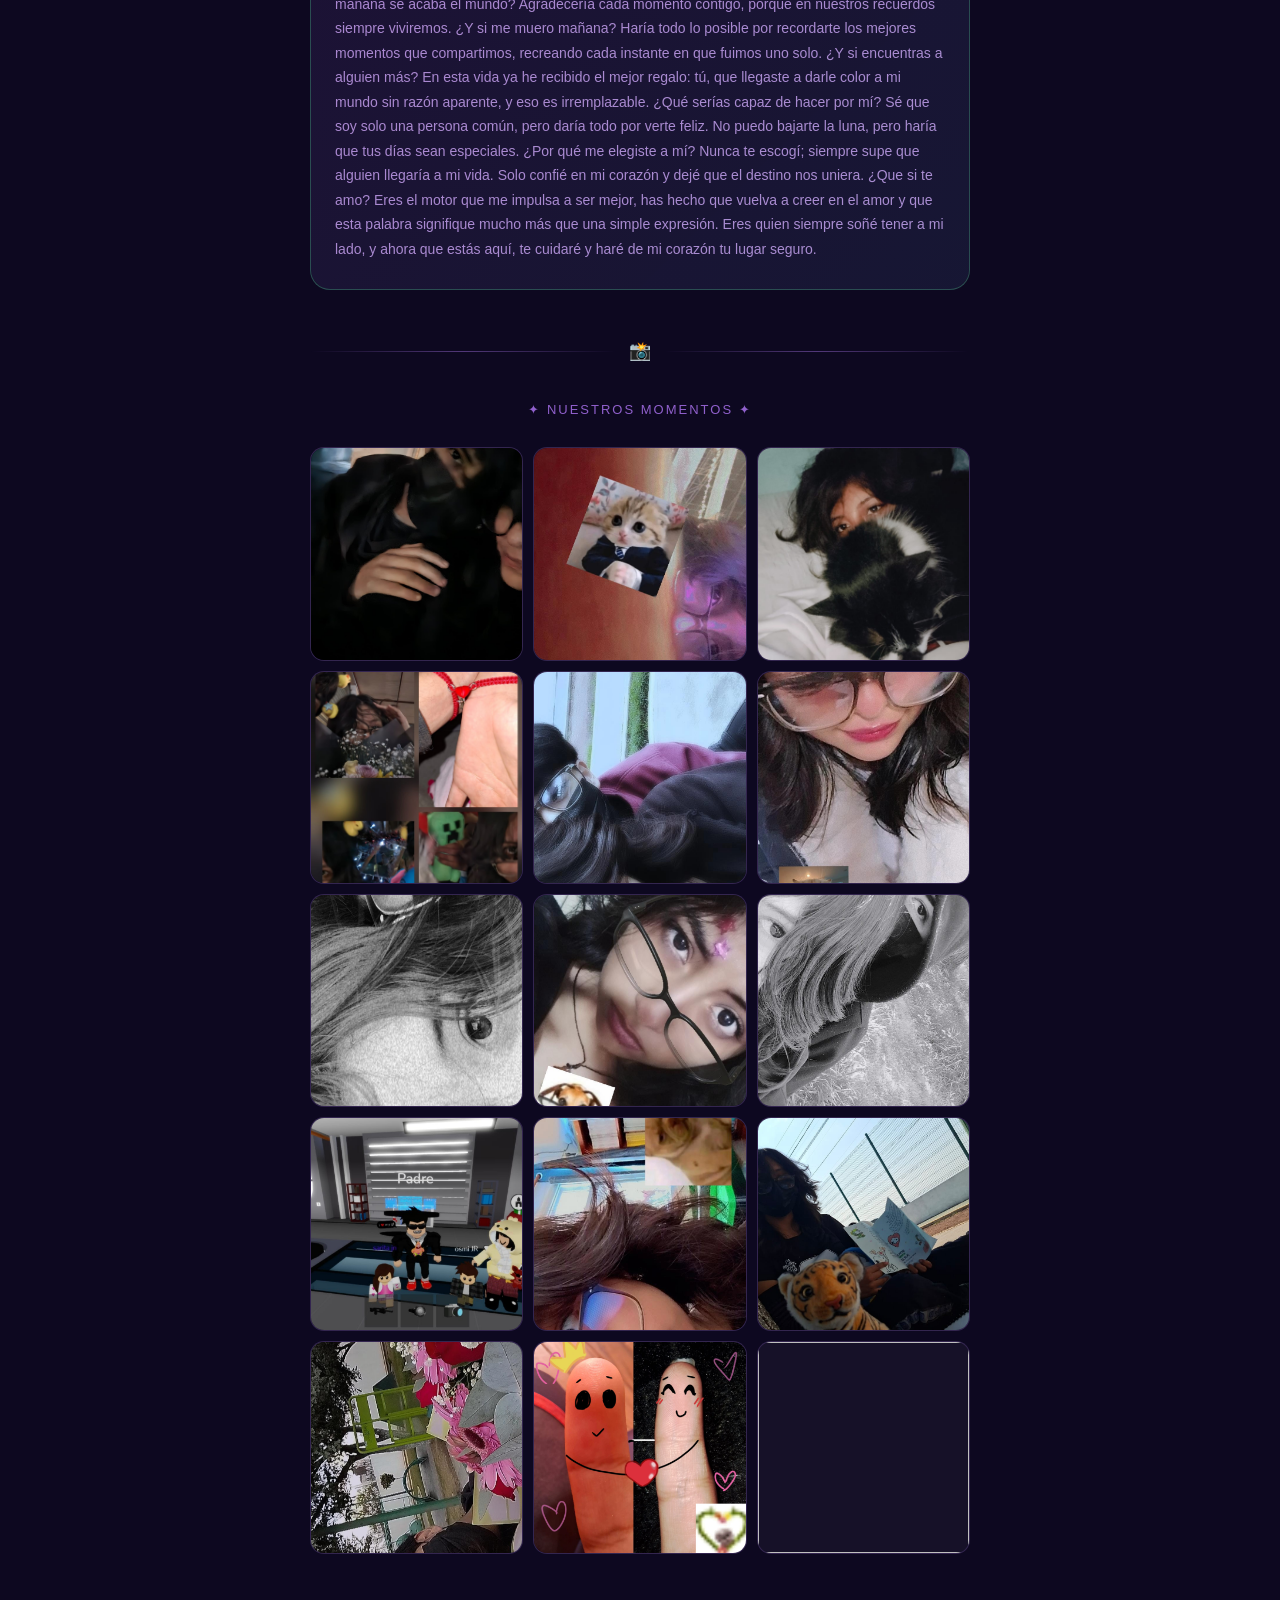
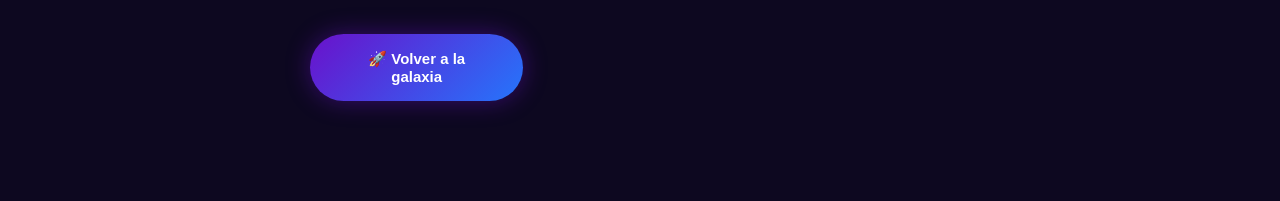
==== commit 2ab5e036: "Update capitulo2.html" ====
--- a/capitulo2.html
+++ b/capitulo2.html
@@ -327,8 +327,12 @@
       <span class="card-icon">💌</span>
       <div class="card-title">Desde el primer día</div>
       <div class="card-text">
-        No sé exactamente en qué momento pasó, pero de repente ya no imaginaba el día sin ti.
-        Aquí va todo lo que todavía no te he dicho en voz alta...
+        Aún lo recuerdo bien: aquella luz cálida que sentí en mi corazón cuando te conocí, sumido en la oscuridad, sin ganas de nada ni de nadie, hasta que te encontré, como quien encuentra aquello que no sabía que buscaba. Te encontré como un marinero encuentra a la luna
+para seguir su camino.
+Entonces me salvaste, sin saberlo, tal vez sin quererlo o buscarlo, pero lo hiciste.
+Entendí que las mejores cosas llegan sin aviso, llegan para nunca irse,
+porque siempre estarás en mi corazón.
+Viniste para enseñarme a no rendirme, a seguir, a intentar. Entonces, gracias a ti, aprendí a vivir.
       </div>
     </div>
 
@@ -338,6 +342,8 @@
       <div class="card-text">
         Hay algo en las noches que me hace pensar más en ti. Tal vez porque es cuando
         el mundo se calla y solo queda lo importante. Y lo importante siempre eres tú.
+        En las noches me recuesto mirando el
+techo, agradeciendo a lo que sea que te puso en mi camino. Y es ahí cuando me hago la pregunta: ¿Qué sería de mí sin ti?
       </div>
     </div>
 
@@ -345,8 +351,50 @@
       <span class="card-icon">✨</span>
       <div class="card-title">Lo que me enseñaste</div>
       <div class="card-text">
-        Contigo aprendí que querer a alguien no cansa, al contrario, da energía.
-        Me enseñaste a reírme de las cosas pequeñas y a valorar cada momento.
+        Amarte no fue
+
+elección,
+
+fue el
+
+destino.Fue
+quedarme
+
+sin pensarlo,
+
+y entender
+
+que
+
+algunas
+
+personas
+
+no
+
+llegan
+
+para pasar,
+
+sino
+
+para
+
+quedarse
+
+en el alma.
+
+Contigo,
+
+todo lo
+
+que soy
+
+finalmente
+
+tiene
+
+sentido 
       </div>
     </div>
 
@@ -354,17 +402,37 @@
       <span class="card-icon">🌠</span>
       <div class="card-title">Mi parte favorita del universo</div>
       <div class="card-text">
-        Dicen que el espacio es infinito y yo lo creo, porque así me siento cuando estoy contigo.
-        Como si hubiera espacio para todo lo que quiero darte.
+        Para mí, eres una princesa sin corona. No necesitas castillos encantados ni reinos lejanos. Tu trono late despacio en mi pecho, mi corazón te eligió a ti, solo a ti,
+
+sin mapas, sin razones, sin más testigos que el silencio entre latidos. Llegas y el aire se vuelve más suave,
+
+como si el mundo entero se acordara de respirar contigo. No pides nada y aun así me das todo.
+
+Eres el secreto que guardo sin cerraduras,
+
+la luz que entra por rendijas que ni sabía que tenía.
+
+Y si algún día el tiempo intenta convencerme de que esto es sueño,
+le diré que no
+tú eres real,
+y yo soy tuyo
+desde el primer segundo en que decidí amarte.
       </div>
     </div>
 
     <div class="love-card">
       <span class="card-icon">💛</span>
-      <div class="card-title">Para el siguiente año</div>
+      <div class="card-title">¿Y si?</div>
       <div class="card-text">
-        Si el primero fue así, no puedo imaginar todo lo que viene.
-        Solo sé que quiero que sea contigo. Siempre contigo.
+       ¿Y si solo tenemos una vida? Entonces quiero vivirla siempre a tu lado. ¿Y si existe la reencarnación? Te buscaría en cada vida para encontrarte y disfrutar de otra vida juntos. ¿Y si mañana se acaba el mundo? Agradecería cada momento contigo, porque en nuestros recuerdos siempre viviremos. ¿Y si me muero mañana? Haría todo lo posible por recordarte los mejores momentos que compartimos, recreando cada
+
+instante en que fuimos uno solo. ¿Y si encuentras a alguien más? En esta vida ya he recibido el mejor regalo: tú, que llegaste a darle color a mi mundo sin razón aparente, y eso es irremplazable. ¿Qué serías capaz de hacer por mí? Sé que soy solo una persona común, pero daría todo por verte feliz. No puedo bajarte la luna, pero haría que tus días sean especiales.
+
+¿Por qué me elegiste a mí? Nunca te escogí; siempre supe que alguien llegaría a mi vida. Solo confié en mi corazón y dejé que el destino nos uniera. ¿Que si te amo? Eres el motor que me impulsa a ser mejor, has hecho que vuelva a creer en
+
+el amor y que esta palabra signifique mucho más que una simple expresión. Eres quien siempre soñé tener a mi lado, y ahora que estás aquí, te cuidaré y haré de mi corazón tu lugar
+
+seguro.
       </div>
     </div>
 
@@ -397,7 +465,7 @@
       <div class="gallery-item"> <img src="foto12.jpeg" alt="Descripción"></div>
       <div class="gallery-item"> <img src="foto13.jpeg" alt="Descripción"></div>
       <div class="gallery-item"> <img src="foto14.jpeg" alt="Descripción"></div>
-      <div class="gallery-item"> <img src="foto15.jpeg" alt="Descripción"></div>
+      <div class="gallery-item"> <img 
     </div>
   </div>
 
@@ -476,4 +544,4 @@
 </script>
 
 </body>
-</html>
+  </html>
